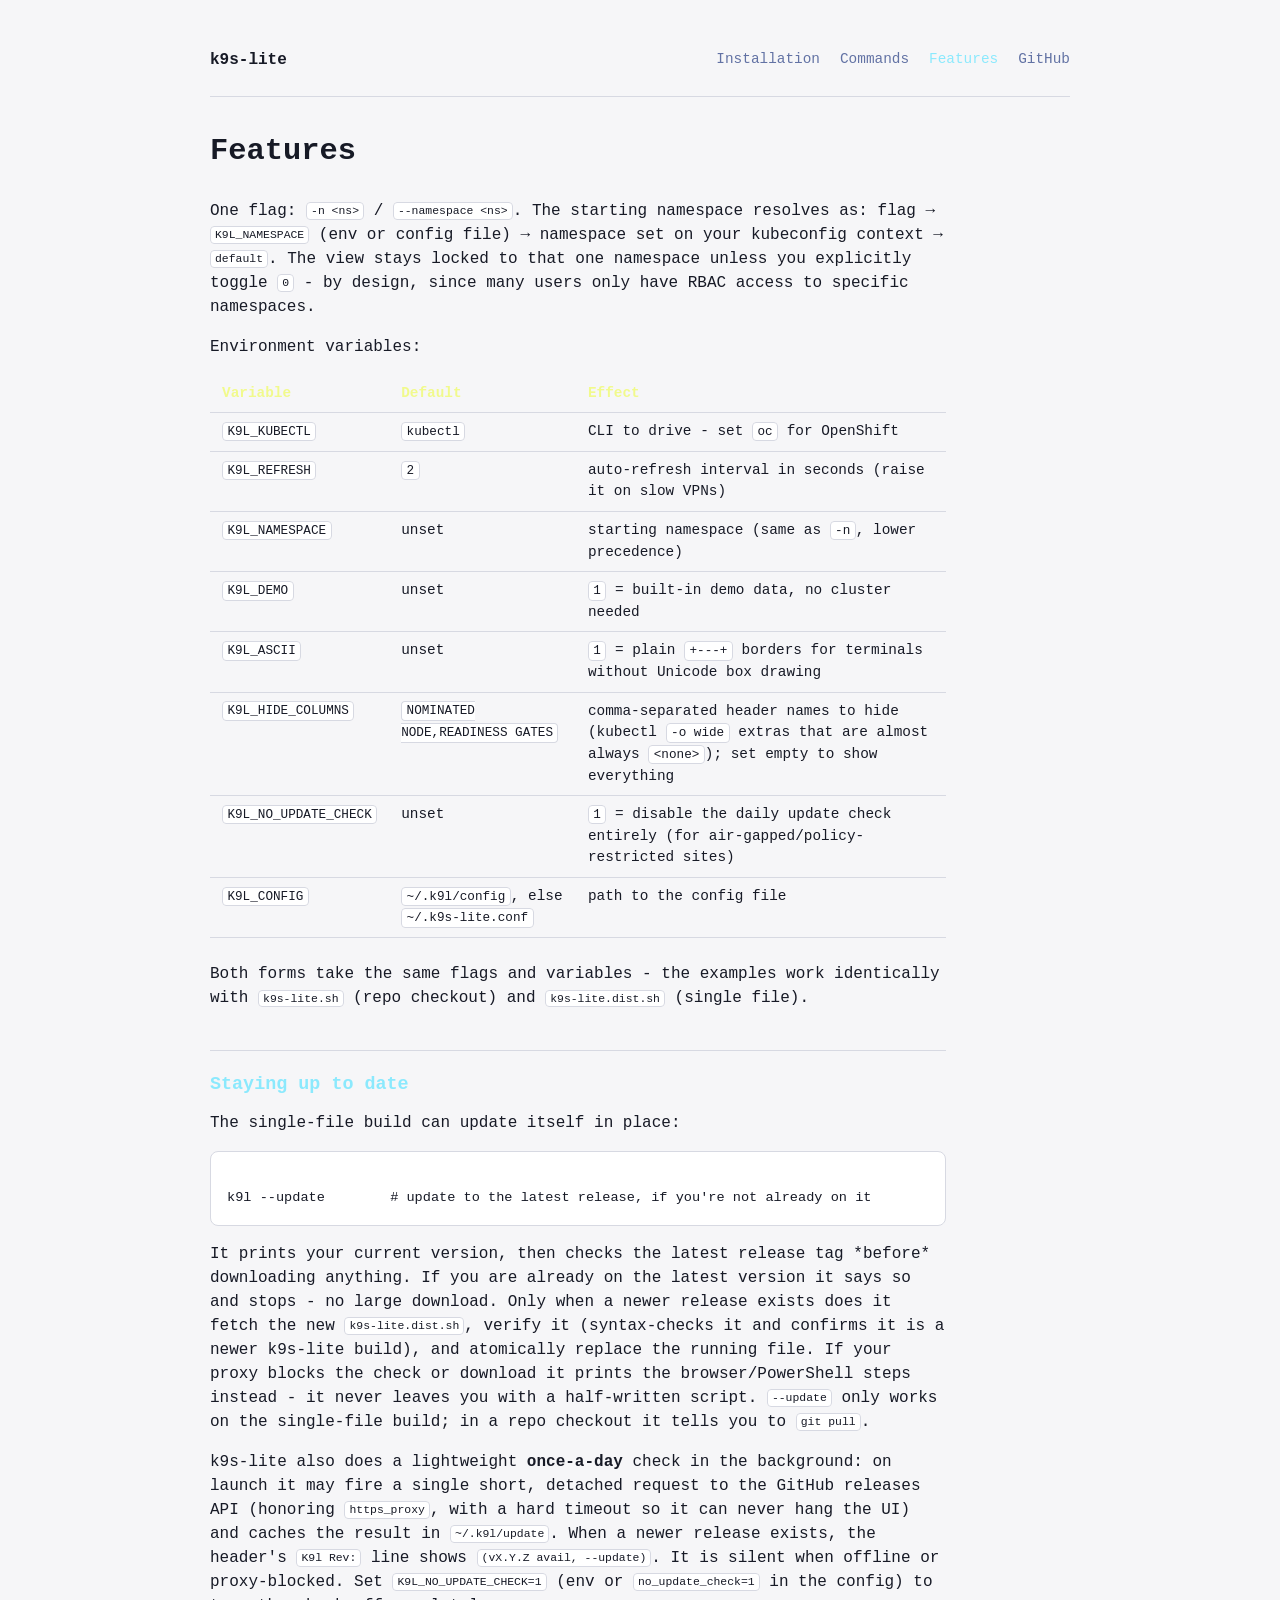
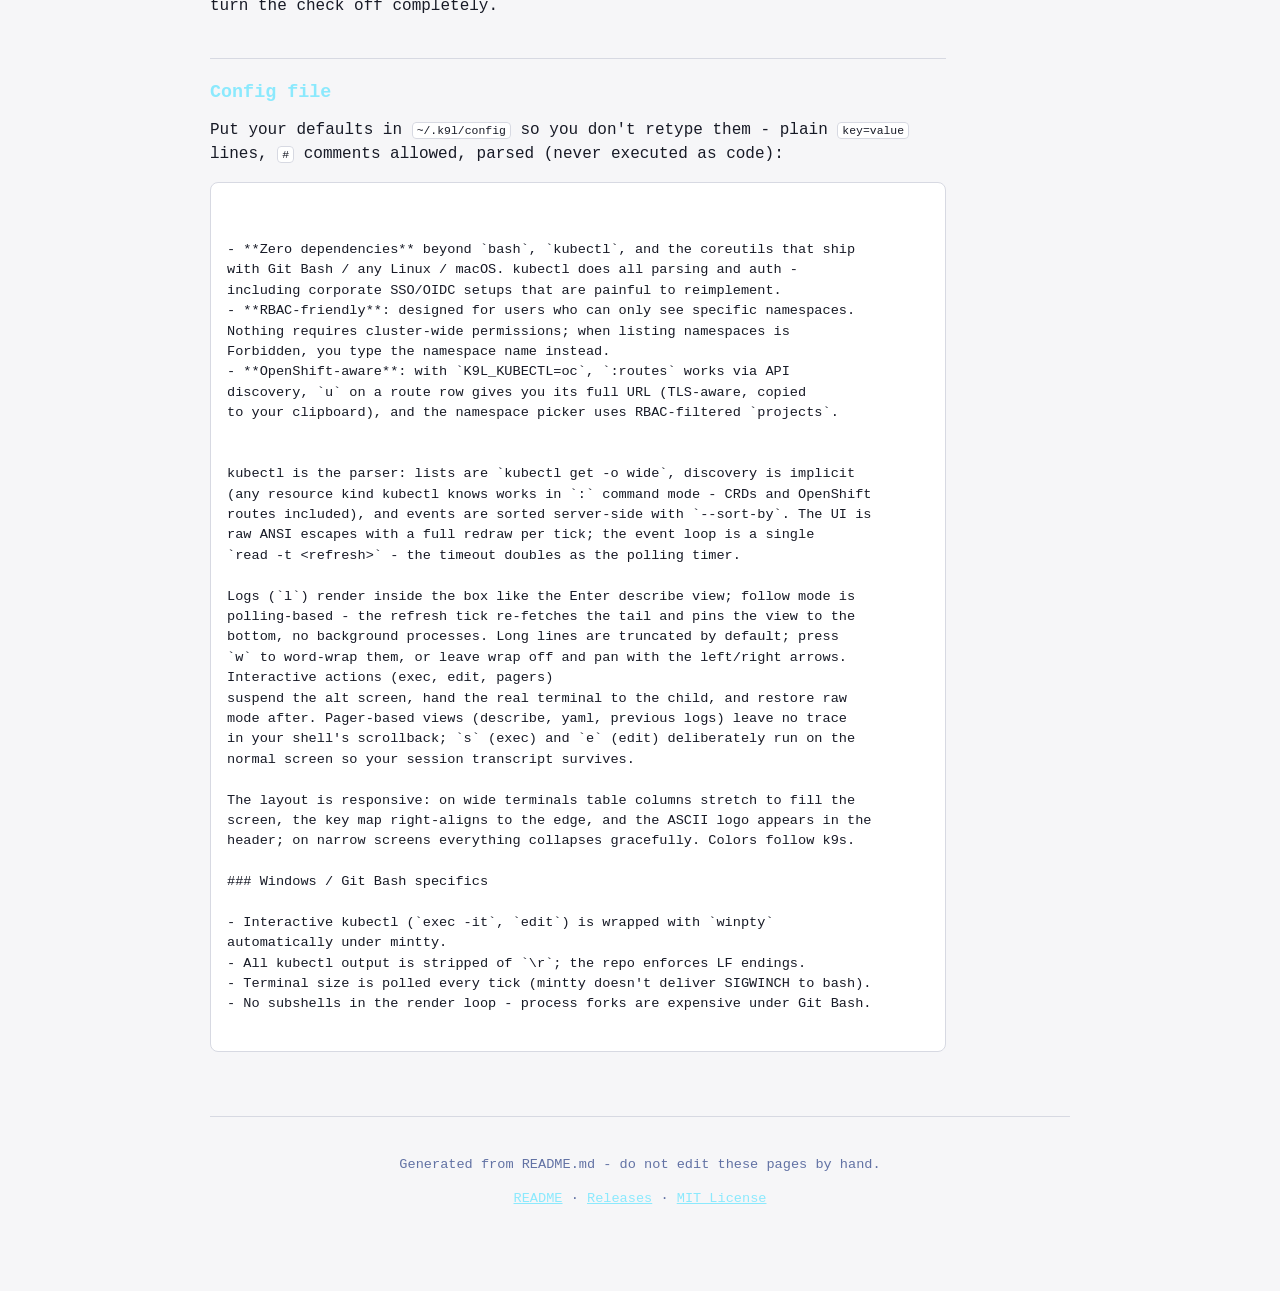
==== docs/features.html @ a416dff2 "docs: add install/commands/features pages generated from README The site had a landing page but no m" ====
<!doctype html>
<html lang="en">
<head>
<meta charset="utf-8">
<meta name="viewport" content="width=device-width, initial-scale=1">
<title>Features - k9s-lite</title>
<link rel="stylesheet" href="k9l.css">
</head>
<body>
<div class="wrap">
<nav class="docnav">
  <a class="brand" href="./">k9s-lite</a>
  <a href="install.html">Installation</a>
  <a href="commands.html">Commands</a>
  <a href="features.html" class="active">Features</a>
  <a href="https://github.com/bguruprasad/k9s-lite">GitHub</a>
</nav>
<main class="doc">
<h1>Features</h1>
<p>
One flag: <code>-n &lt;ns&gt;</code> / <code>--namespace &lt;ns&gt;</code>. The starting namespace resolves as:
flag → <code>K9L_NAMESPACE</code> (env or config file) → namespace set on your kubeconfig
context → <code>default</code>. The view stays locked to that one namespace unless you
explicitly toggle <code>0</code> - by design, since many users only have RBAC access to
specific namespaces.
</p>
<p>
Environment variables:
</p>
<div class="tablewrap"><table><thead><tr>
<th>Variable</th>
<th>Default</th>
<th>Effect</th>
</tr></thead><tbody>
<tr>
<td><code>K9L_KUBECTL</code></td>
<td><code>kubectl</code></td>
<td>CLI to drive - set <code>oc</code> for OpenShift</td>
</tr>
<tr>
<td><code>K9L_REFRESH</code></td>
<td><code>2</code></td>
<td>auto-refresh interval in seconds (raise it on slow VPNs)</td>
</tr>
<tr>
<td><code>K9L_NAMESPACE</code></td>
<td>unset</td>
<td>starting namespace (same as <code>-n</code>, lower precedence)</td>
</tr>
<tr>
<td><code>K9L_DEMO</code></td>
<td>unset</td>
<td><code>1</code> = built-in demo data, no cluster needed</td>
</tr>
<tr>
<td><code>K9L_ASCII</code></td>
<td>unset</td>
<td><code>1</code> = plain <code>+---+</code> borders for terminals without Unicode box drawing</td>
</tr>
<tr>
<td><code>K9L_HIDE_COLUMNS</code></td>
<td><code>NOMINATED NODE,READINESS GATES</code></td>
<td>comma-separated header names to hide (kubectl <code>-o wide</code> extras that are almost always <code>&lt;none&gt;</code>); set empty to show everything</td>
</tr>
<tr>
<td><code>K9L_NO_UPDATE_CHECK</code></td>
<td>unset</td>
<td><code>1</code> = disable the daily update check entirely (for air-gapped/policy-restricted sites)</td>
</tr>
<tr>
<td><code>K9L_CONFIG</code></td>
<td><code>~/.k9l/config</code>, else <code>~/.k9s-lite.conf</code></td>
<td>path to the config file</td>
</tr>
</tbody></table></div>
<p>
Both forms take the same flags and variables - the examples work identically
with <code>k9s-lite.sh</code> (repo checkout) and <code>k9s-lite.dist.sh</code> (single file).
</p>
<h2>Staying up to date</h2>
<p>
The single-file build can update itself in place:
</p>
<pre><code>
k9l --update        # update to the latest release, if you're not already on it
</code></pre>
<p>
It prints your current version, then checks the latest release tag *before*
downloading anything. If you are already on the latest version it says so and
stops - no large download. Only when a newer release exists does it fetch the
new <code>k9s-lite.dist.sh</code>, verify it (syntax-checks it and confirms it is a newer
k9s-lite build), and atomically replace the running file. If your proxy blocks
the check or download it prints the browser/PowerShell steps instead - it never
leaves you with a half-written script. <code>--update</code> only works on the single-file
build; in a repo checkout it tells you to <code>git pull</code>.
</p>
<p>
k9s-lite also does a lightweight <strong>once-a-day</strong> check in the background: on
launch it may fire a single short, detached request to the GitHub releases API
(honoring <code>https_proxy</code>, with a hard timeout so it can never hang the UI) and
caches the result in <code>~/.k9l/update</code>. When a newer release exists, the header's
<code>K9l Rev:</code> line shows <code>(vX.Y.Z avail, --update)</code>. It is silent when offline or
proxy-blocked. Set <code>K9L_NO_UPDATE_CHECK=1</code> (env or <code>no_update_check=1</code> in the
config) to turn the check off completely.
</p>
<h2>Config file</h2>
<p>
Put your defaults in <code>~/.k9l/config</code> so you don't retype them - plain
<code>key=value</code> lines, <code>#</code> comments allowed, parsed (never executed as code):
</p>
<pre><code>

- **Zero dependencies** beyond `bash`, `kubectl`, and the coreutils that ship
with Git Bash / any Linux / macOS. kubectl does all parsing and auth -
including corporate SSO/OIDC setups that are painful to reimplement.
- **RBAC-friendly**: designed for users who can only see specific namespaces.
Nothing requires cluster-wide permissions; when listing namespaces is
Forbidden, you type the namespace name instead.
- **OpenShift-aware**: with `K9L_KUBECTL=oc`, `:routes` works via API
discovery, `u` on a route row gives you its full URL (TLS-aware, copied
to your clipboard), and the namespace picker uses RBAC-filtered `projects`.


kubectl is the parser: lists are `kubectl get -o wide`, discovery is implicit
(any resource kind kubectl knows works in `:` command mode - CRDs and OpenShift
routes included), and events are sorted server-side with `--sort-by`. The UI is
raw ANSI escapes with a full redraw per tick; the event loop is a single
`read -t &lt;refresh&gt;` - the timeout doubles as the polling timer.

Logs (`l`) render inside the box like the Enter describe view; follow mode is
polling-based - the refresh tick re-fetches the tail and pins the view to the
bottom, no background processes. Long lines are truncated by default; press
`w` to word-wrap them, or leave wrap off and pan with the left/right arrows.
Interactive actions (exec, edit, pagers)
suspend the alt screen, hand the real terminal to the child, and restore raw
mode after. Pager-based views (describe, yaml, previous logs) leave no trace
in your shell's scrollback; `s` (exec) and `e` (edit) deliberately run on the
normal screen so your session transcript survives.

The layout is responsive: on wide terminals table columns stretch to fill the
screen, the key map right-aligns to the edge, and the ASCII logo appears in the
header; on narrow screens everything collapses gracefully. Colors follow k9s.

### Windows / Git Bash specifics

- Interactive kubectl (`exec -it`, `edit`) is wrapped with `winpty`
automatically under mintty.
- All kubectl output is stripped of `\r`; the repo enforces LF endings.
- Terminal size is polled every tick (mintty doesn't deliver SIGWINCH to bash).
- No subshells in the render loop - process forks are expensive under Git Bash.

</code></pre>
</main>
<footer>
  <p>Generated from README.md - do not edit these pages by hand.</p>
  <p>
    <a href="https://github.com/bguruprasad/k9s-lite">README</a> &middot;
    <a href="https://github.com/bguruprasad/k9s-lite/releases">Releases</a> &middot;
    <a href="https://github.com/bguruprasad/k9s-lite/blob/main/LICENSE">MIT License</a>
  </p>
</footer>
</div>
</body>
</html>
---- docs/k9l.css ----
:root {
  --bg: #171a26;
  --bg-alt: #22263a;
  --fg: #f8f8f2;
  --border: #2c3040;
  --accent-cyan: #8be9fd;
  --accent-yellow: #f1fa8c;
  --accent-pink: #ff79c6;
  --accent-green: #50fa7b;
  --accent-red: #ff5555;
  --accent-gray: #6272a4;
  --mono: Menlo, Consolas, "Liberation Mono", monospace;

  /* ANSI palette for the simulated terminal only. These mirror the SGR codes
     the real tool emits, NOT the page's brand accents - the terminal should
     look like a terminal. Values are the xterm defaults for each code.
       C_LBL  \e[33m   standard yellow (mustard, not bright yellow)
       C_VAL  \e[1;97m bold bright white
       C_KEY  \e[94m   bright blue
       C_ACT  \e[90m   bright black (gray)
     Row status colors (lib/table.sh:111-119) use the STANDARD tier, not the
     bright one: \e[31m red, \e[32m green, \e[33m yellow (same as C_LBL),
     \e[90m gray. See k9s-lite.sh:72-76

     Values follow a modern terminal's standard tier rather than xterm's
     1990s defaults - xterm's #cd0000 / #00cd00 are too dim to read on this
     background, and no terminal anyone actually runs k9s-lite in still
     uses them. The hues match; the luminance is what a real user sees. */
  --ansi-yellow: #b58900;
  --ansi-white: #ffffff;
  --ansi-blue: #6a6aff;
  --ansi-gray: #8a8a8a;
  --ansi-red: #e05561;
  --ansi-green: #4db56a;
}

@media (prefers-color-scheme: light) {
  :root {
    --bg: #f6f6f8;
    --bg-alt: #ffffff;
    --fg: #171a26;
    --border: #d7d9e2;
    --accent-gray: #6272a4;
  }
}

* { box-sizing: border-box; }

body {
  margin: 0;
  background: var(--bg);
  color: var(--fg);
  font-family: var(--mono);
  line-height: 1.5;
}

.wrap {
  max-width: 900px;
  margin: 0 auto;
  padding: 2rem 1.25rem 4rem;
}

.hero {
  text-align: center;
  padding: 2rem 0 1rem;
}

.hero img.logo {
  width: 280px;
  max-width: 80%;
  height: auto;
}

.hero p.tagline {
  font-size: 1.1rem;
  color: var(--accent-gray);
  margin: 0.5rem 0 1rem;
}

.badges img { margin: 0 0.15rem; }

#demo {
  margin: 2rem 0;
}

#k9l-term {
  width: max-content;
  max-width: 100%;
  margin: 0 auto;
  background: #0d0e14;
  color: #eee;
  border: 1px solid var(--border);
  border-radius: 8px;
  padding: 0.75rem 1rem;
  overflow-x: auto;
  font-size: 0.82rem;
  line-height: 1.35;
  white-space: pre;
  outline: none;
}

#k9l-term:focus {
  border-color: var(--accent-cyan);
}

.demo-cmd-buttons {
  display: flex;
  flex-wrap: wrap;
  justify-content: flex-end;
  gap: 0.5rem;
  margin: 0.5rem auto 0;
  width: max-content;
  max-width: 100%;
}

.demo-controls {
  display: flex;
  flex-wrap: wrap;
  justify-content: flex-end;
  gap: 0.5rem;
  margin: 0.5rem auto 0;
  width: max-content;
  max-width: 100%;
}

.demo-controls button,
.demo-cmd-buttons button {
  font-family: var(--mono);
  background: var(--bg-alt);
  color: var(--fg);
  border: 1px solid var(--border);
  border-radius: 6px;
  padding: 0.35rem 0.8rem;
  cursor: pointer;
}

.demo-controls button:hover,
.demo-cmd-buttons button:hover { border-color: var(--accent-cyan); }

.demo-cmd-buttons button {
  font-size: 0.78rem;
  padding: 0.3rem 0.6rem;
}

.demo-hint {
  color: var(--accent-gray);
  font-size: 0.85rem;
  margin-top: 0.4rem;
}

section.install {
  margin: 3rem 0;
}

section.install h2 { margin-bottom: 0.5rem; }

pre.cmd {
  background: var(--bg-alt);
  border: 1px solid var(--border);
  border-radius: 8px;
  padding: 1rem;
  overflow-x: auto;
  position: relative;
}

pre.cmd button.copy {
  position: absolute;
  top: 0.5rem;
  right: 0.5rem;
  font-family: var(--mono);
  font-size: 0.75rem;
  background: var(--bg);
  color: var(--fg);
  border: 1px solid var(--border);
  border-radius: 4px;
  padding: 0.2rem 0.5rem;
  cursor: pointer;
}

details.fallback {
  margin-top: 1rem;
  color: var(--accent-gray);
}

details.fallback summary {
  cursor: pointer;
  color: var(--fg);
}

footer {
  margin-top: 4rem;
  padding-top: 1.5rem;
  border-top: 1px solid var(--border);
  text-align: center;
  color: var(--accent-gray);
  font-size: 0.85rem;
}

footer a { color: var(--accent-cyan); }

@media (max-width: 600px) {
  #k9l-term { font-size: 0.62rem; }
}

/* Terminal content mirrors the real tool's SGR codes (k9s-lite.sh:72-76,
   lib/table.sh:111-119), so it uses the --ansi-* palette, not the page's
   brand accents. The logo takes C_LBL and the tagline C_ACT, per
   add_info_line and build_info (k9s-lite.sh:126,159). */
#k9l-term b { font-weight: 700; }
#k9l-term .hdr-lbl { color: var(--ansi-yellow); }
#k9l-term .hdr-val { color: var(--ansi-white); font-weight: 700; }
#k9l-term .hdr-key { color: var(--ansi-blue); }
#k9l-term .hdr-act { color: var(--ansi-gray); }
#k9l-term .hdr-logo { color: var(--ansi-yellow); }
#k9l-term .hdr-tag { color: var(--ansi-gray); }
#k9l-term .st-red { color: var(--ansi-red); }
#k9l-term .st-yellow { color: var(--ansi-yellow); }
#k9l-term .st-green { color: var(--ansi-green); }
#k9l-term .st-gray { color: var(--ansi-gray); }
#k9l-term .row-cursor { background: #f8f8f2; color: #171a26; }

/* --- doc pages (install/commands/features, generated by hack/build-docs.sh) - */

.docnav {
  display: flex;
  flex-wrap: wrap;
  align-items: center;
  gap: 1.25rem;
  padding: 1rem 0 1.5rem;
  border-bottom: 1px solid var(--border);
  margin-bottom: 2rem;
}

.docnav a {
  color: var(--accent-gray);
  text-decoration: none;
  font-size: 0.9rem;
}

.docnav a:hover { color: var(--fg); }
.docnav a.active { color: var(--accent-cyan); }

.docnav .brand {
  color: var(--fg);
  font-weight: 700;
  margin-right: auto;
  font-size: 1rem;
}

.doc { max-width: 46rem; }

.doc h1 {
  font-size: 1.9rem;
  margin: 0 0 1.5rem;
}

.doc h2 {
  font-size: 1.15rem;
  margin: 2.5rem 0 0.75rem;
  padding-top: 1.25rem;
  border-top: 1px solid var(--border);
  color: var(--accent-cyan);
}

.doc p { margin: 0 0 1rem; }
.doc ul { margin: 0 0 1rem; padding-left: 1.25rem; }
.doc li { margin-bottom: 0.4rem; }

.doc code {
  background: var(--bg-alt);
  border: 1px solid var(--border);
  border-radius: 4px;
  padding: 0.1em 0.35em;
  font-size: 0.88em;
}

.doc pre {
  background: var(--bg-alt);
  border: 1px solid var(--border);
  border-radius: 8px;
  padding: 1rem;
  overflow-x: auto;
  margin: 0 0 1rem;
}

.doc pre code {
  background: none;
  border: 0;
  padding: 0;
  font-size: 0.85rem;
}

.tablewrap { overflow-x: auto; margin: 0 0 1.5rem; }

.doc table {
  border-collapse: collapse;
  width: 100%;
  font-size: 0.9rem;
}

.doc th, .doc td {
  text-align: left;
  padding: 0.5rem 0.75rem;
  border-bottom: 1px solid var(--border);
  vertical-align: top;
}

.doc th {
  color: var(--accent-yellow);
  font-weight: 700;
  white-space: nowrap;
}

.doc td:first-child { white-space: nowrap; }

.herolinks {
  display: flex;
  flex-wrap: wrap;
  justify-content: center;
  gap: 1.5rem;
  margin: 1.25rem 0 0;
}

.herolinks a {
  color: var(--accent-cyan);
  text-decoration: none;
  font-size: 0.95rem;
}

.herolinks a:hover { text-decoration: underline; }
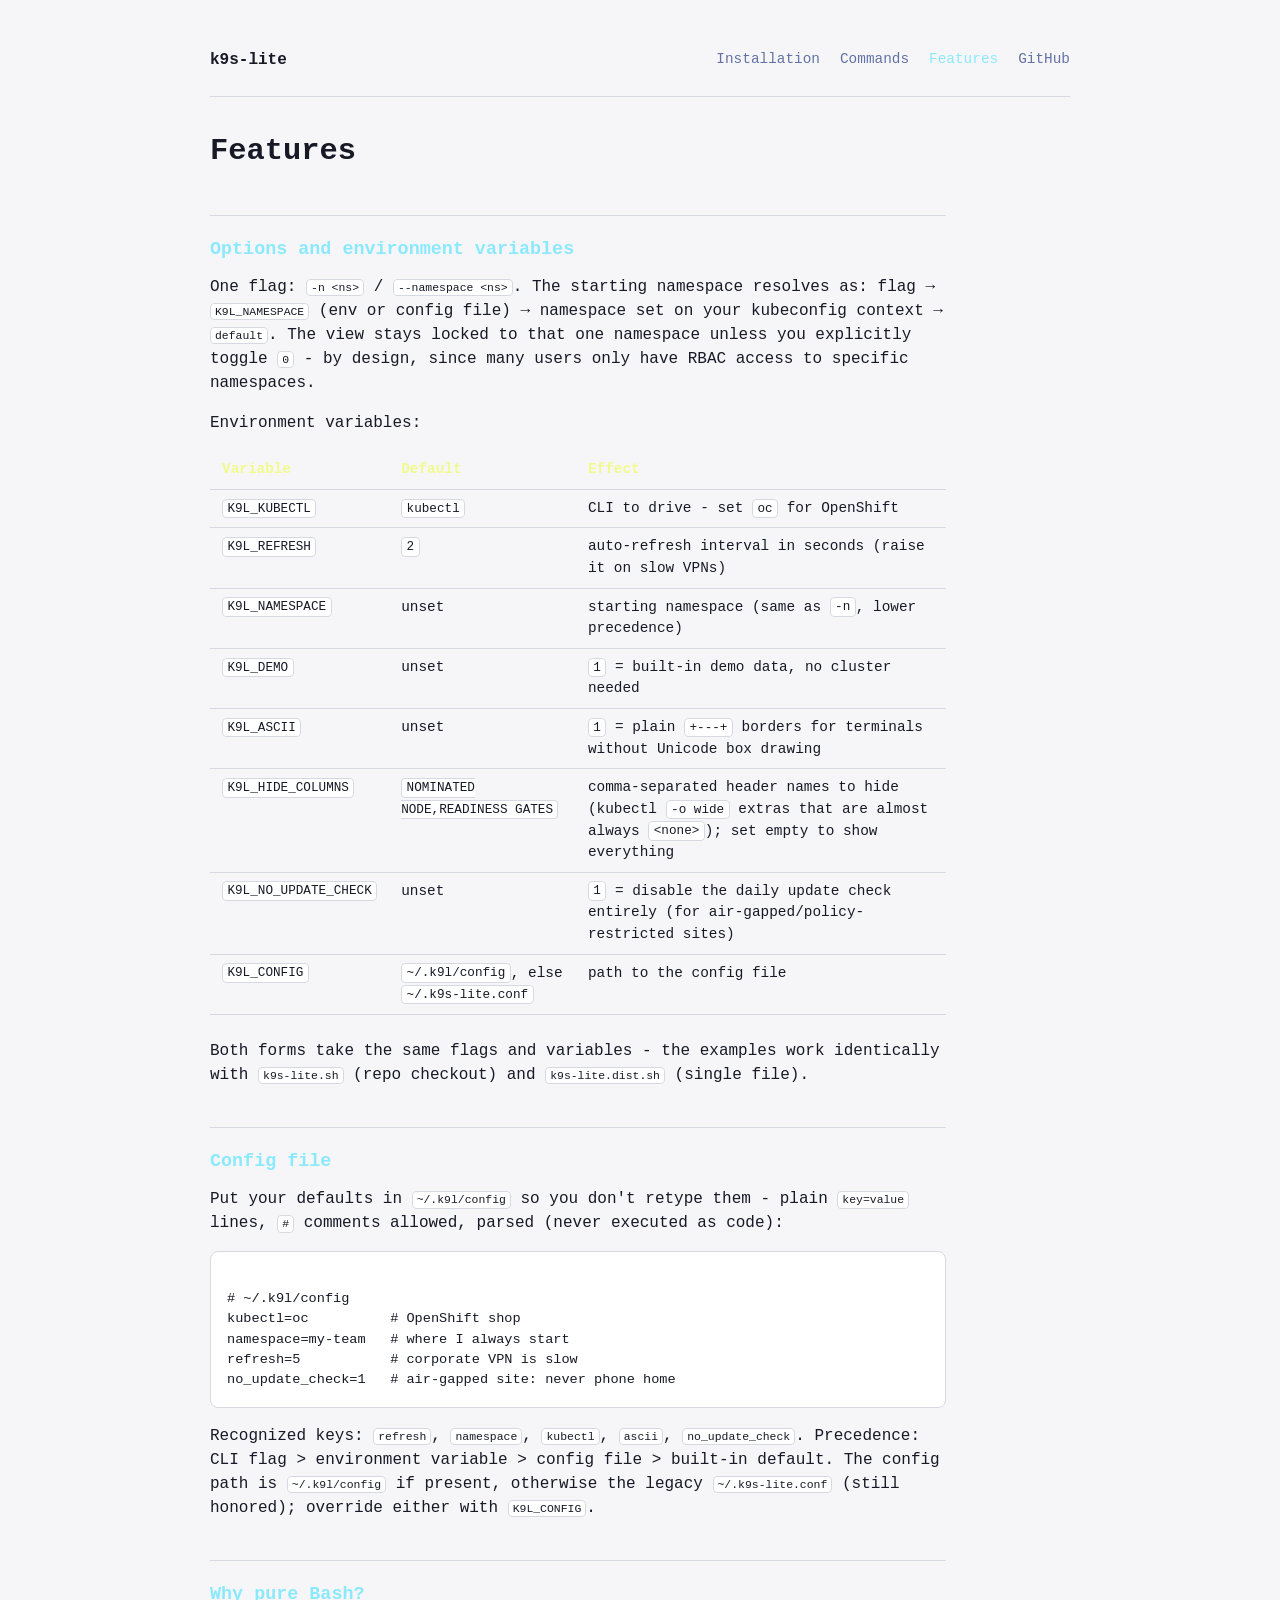
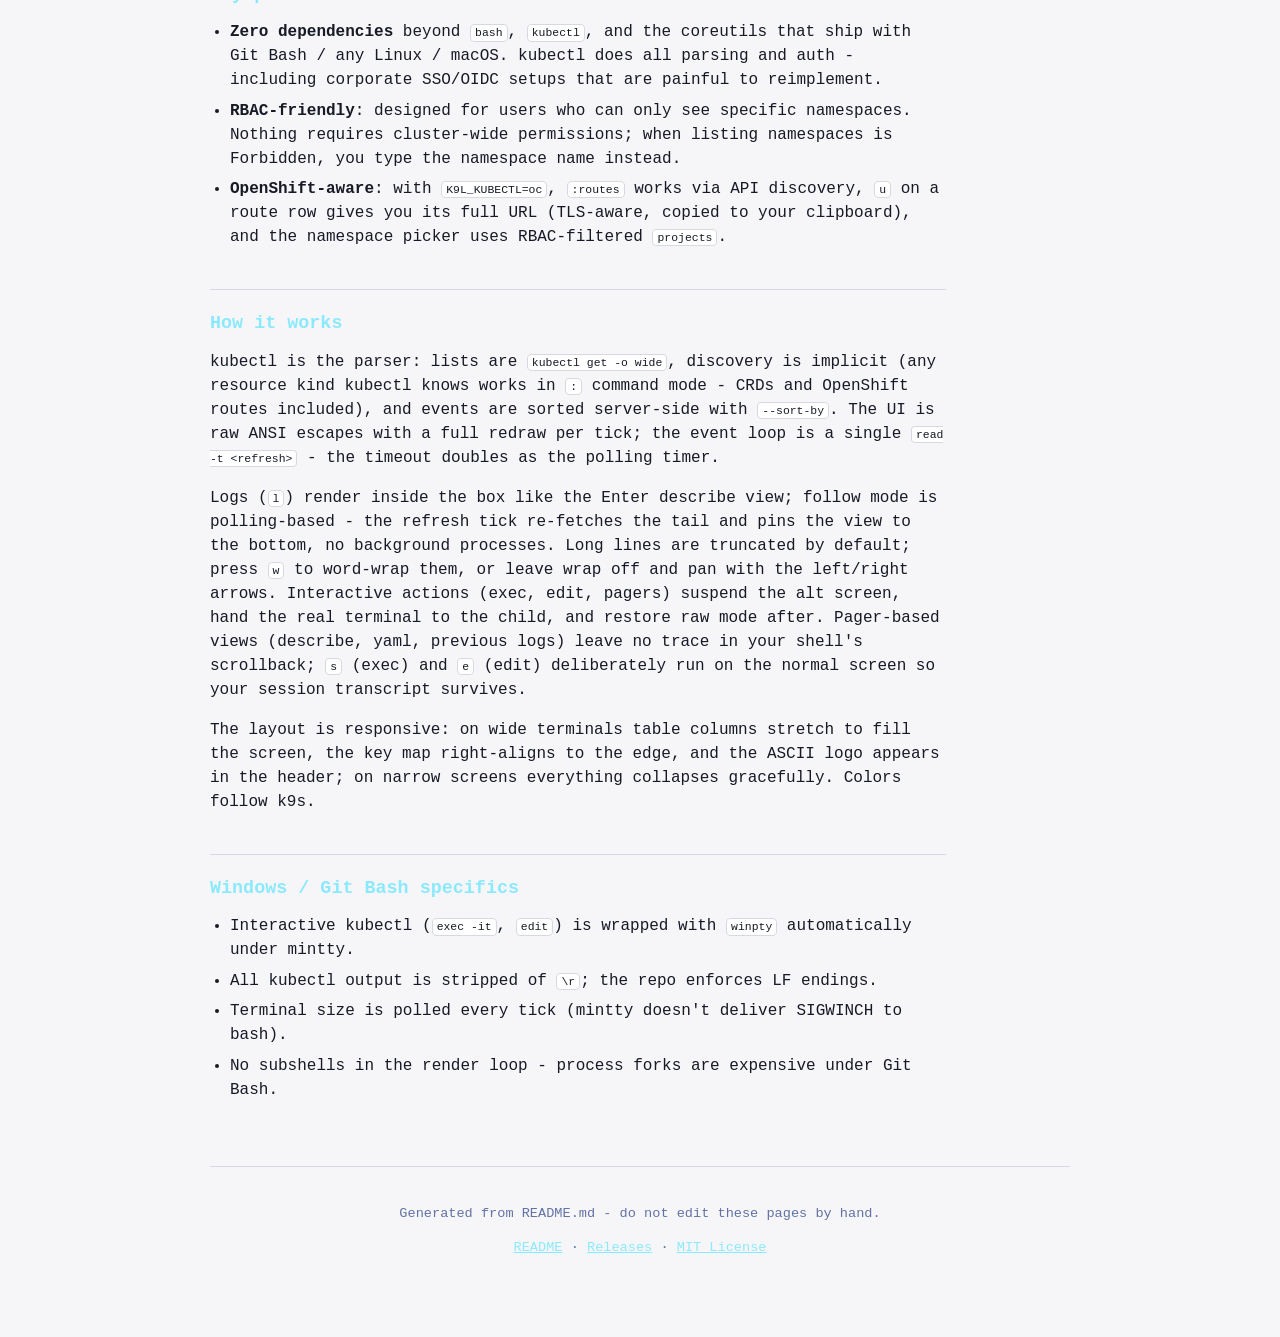
==== commit 807bcac9: "fix: stop doc sections leaking across pages and running past code fences Two bugs in the generator. " ====
--- a/docs/features.html
+++ b/docs/features.html
@@ -17,6 +17,7 @@
 </nav>
 <main class="doc">
 <h1>Features</h1>
+<h2>Options and environment variables</h2>
 <p>
 One flag: <code>-n &lt;ns&gt;</code> / <code>--namespace &lt;ns&gt;</code>. The starting namespace resolves as:
 flag → <code>K9L_NAMESPACE</code> (env or config file) → namespace set on your kubeconfig
@@ -77,79 +78,75 @@
 Both forms take the same flags and variables - the examples work identically
 with <code>k9s-lite.sh</code> (repo checkout) and <code>k9s-lite.dist.sh</code> (single file).
 </p>
-<h2>Staying up to date</h2>
-<p>
-The single-file build can update itself in place:
-</p>
-<pre><code>
-k9l --update        # update to the latest release, if you're not already on it
-</code></pre>
-<p>
-It prints your current version, then checks the latest release tag *before*
-downloading anything. If you are already on the latest version it says so and
-stops - no large download. Only when a newer release exists does it fetch the
-new <code>k9s-lite.dist.sh</code>, verify it (syntax-checks it and confirms it is a newer
-k9s-lite build), and atomically replace the running file. If your proxy blocks
-the check or download it prints the browser/PowerShell steps instead - it never
-leaves you with a half-written script. <code>--update</code> only works on the single-file
-build; in a repo checkout it tells you to <code>git pull</code>.
-</p>
-<p>
-k9s-lite also does a lightweight <strong>once-a-day</strong> check in the background: on
-launch it may fire a single short, detached request to the GitHub releases API
-(honoring <code>https_proxy</code>, with a hard timeout so it can never hang the UI) and
-caches the result in <code>~/.k9l/update</code>. When a newer release exists, the header's
-<code>K9l Rev:</code> line shows <code>(vX.Y.Z avail, --update)</code>. It is silent when offline or
-proxy-blocked. Set <code>K9L_NO_UPDATE_CHECK=1</code> (env or <code>no_update_check=1</code> in the
-config) to turn the check off completely.
-</p>
 <h2>Config file</h2>
 <p>
 Put your defaults in <code>~/.k9l/config</code> so you don't retype them - plain
 <code>key=value</code> lines, <code>#</code> comments allowed, parsed (never executed as code):
 </p>
 <pre><code>
-
-- **Zero dependencies** beyond `bash`, `kubectl`, and the coreutils that ship
-with Git Bash / any Linux / macOS. kubectl does all parsing and auth -
-including corporate SSO/OIDC setups that are painful to reimplement.
-- **RBAC-friendly**: designed for users who can only see specific namespaces.
-Nothing requires cluster-wide permissions; when listing namespaces is
-Forbidden, you type the namespace name instead.
-- **OpenShift-aware**: with `K9L_KUBECTL=oc`, `:routes` works via API
-discovery, `u` on a route row gives you its full URL (TLS-aware, copied
-to your clipboard), and the namespace picker uses RBAC-filtered `projects`.
-
-
-kubectl is the parser: lists are `kubectl get -o wide`, discovery is implicit
-(any resource kind kubectl knows works in `:` command mode - CRDs and OpenShift
-routes included), and events are sorted server-side with `--sort-by`. The UI is
+# ~/.k9l/config
+kubectl=oc          # OpenShift shop
+namespace=my-team   # where I always start
+refresh=5           # corporate VPN is slow
+no_update_check=1   # air-gapped site: never phone home
+</code></pre>
+<p>
+Recognized keys: <code>refresh</code>, <code>namespace</code>, <code>kubectl</code>, <code>ascii</code>, <code>no_update_check</code>.
+Precedence: CLI flag &gt; environment variable &gt; config file &gt; built-in default.
+The config path is <code>~/.k9l/config</code> if present, otherwise the legacy
+<code>~/.k9s-lite.conf</code> (still honored); override either with <code>K9L_CONFIG</code>.
+</p>
+<h2>Why pure Bash?</h2>
+<ul>
+<li><strong>Zero dependencies</strong> beyond <code>bash</code>, <code>kubectl</code>, and the coreutils that ship
+ with Git Bash / any Linux / macOS. kubectl does all parsing and auth -
+ including corporate SSO/OIDC setups that are painful to reimplement.
+</li>
+<li><strong>RBAC-friendly</strong>: designed for users who can only see specific namespaces.
+ Nothing requires cluster-wide permissions; when listing namespaces is
+ Forbidden, you type the namespace name instead.
+</li>
+<li><strong>OpenShift-aware</strong>: with <code>K9L_KUBECTL=oc</code>, <code>:routes</code> works via API
+ discovery, <code>u</code> on a route row gives you its full URL (TLS-aware, copied
+ to your clipboard), and the namespace picker uses RBAC-filtered <code>projects</code>.
+</li>
+</ul>
+<h2>How it works</h2>
+<p>
+kubectl is the parser: lists are <code>kubectl get -o wide</code>, discovery is implicit
+(any resource kind kubectl knows works in <code>:</code> command mode - CRDs and OpenShift
+routes included), and events are sorted server-side with <code>--sort-by</code>. The UI is
 raw ANSI escapes with a full redraw per tick; the event loop is a single
-`read -t &lt;refresh&gt;` - the timeout doubles as the polling timer.
-
-Logs (`l`) render inside the box like the Enter describe view; follow mode is
+<code>read -t &lt;refresh&gt;</code> - the timeout doubles as the polling timer.
+</p>
+<p>
+Logs (<code>l</code>) render inside the box like the Enter describe view; follow mode is
 polling-based - the refresh tick re-fetches the tail and pins the view to the
 bottom, no background processes. Long lines are truncated by default; press
-`w` to word-wrap them, or leave wrap off and pan with the left/right arrows.
+<code>w</code> to word-wrap them, or leave wrap off and pan with the left/right arrows.
 Interactive actions (exec, edit, pagers)
 suspend the alt screen, hand the real terminal to the child, and restore raw
 mode after. Pager-based views (describe, yaml, previous logs) leave no trace
-in your shell's scrollback; `s` (exec) and `e` (edit) deliberately run on the
+in your shell's scrollback; <code>s</code> (exec) and <code>e</code> (edit) deliberately run on the
 normal screen so your session transcript survives.
-
+</p>
+<p>
 The layout is responsive: on wide terminals table columns stretch to fill the
 screen, the key map right-aligns to the edge, and the ASCII logo appears in the
 header; on narrow screens everything collapses gracefully. Colors follow k9s.
-
-### Windows / Git Bash specifics
-
-- Interactive kubectl (`exec -it`, `edit`) is wrapped with `winpty`
-automatically under mintty.
-- All kubectl output is stripped of `\r`; the repo enforces LF endings.
-- Terminal size is polled every tick (mintty doesn't deliver SIGWINCH to bash).
-- No subshells in the render loop - process forks are expensive under Git Bash.
-
-</code></pre>
+</p>
+<h2>Windows / Git Bash specifics</h2>
+<ul>
+<li>Interactive kubectl (<code>exec -it</code>, <code>edit</code>) is wrapped with <code>winpty</code>
+ automatically under mintty.
+</li>
+<li>All kubectl output is stripped of <code>\r</code>; the repo enforces LF endings.
+</li>
+<li>Terminal size is polled every tick (mintty doesn't deliver SIGWINCH to bash).
+</li>
+<li>No subshells in the render loop - process forks are expensive under Git Bash.
+</li>
+</ul>
 </main>
 <footer>
   <p>Generated from README.md - do not edit these pages by hand.</p>
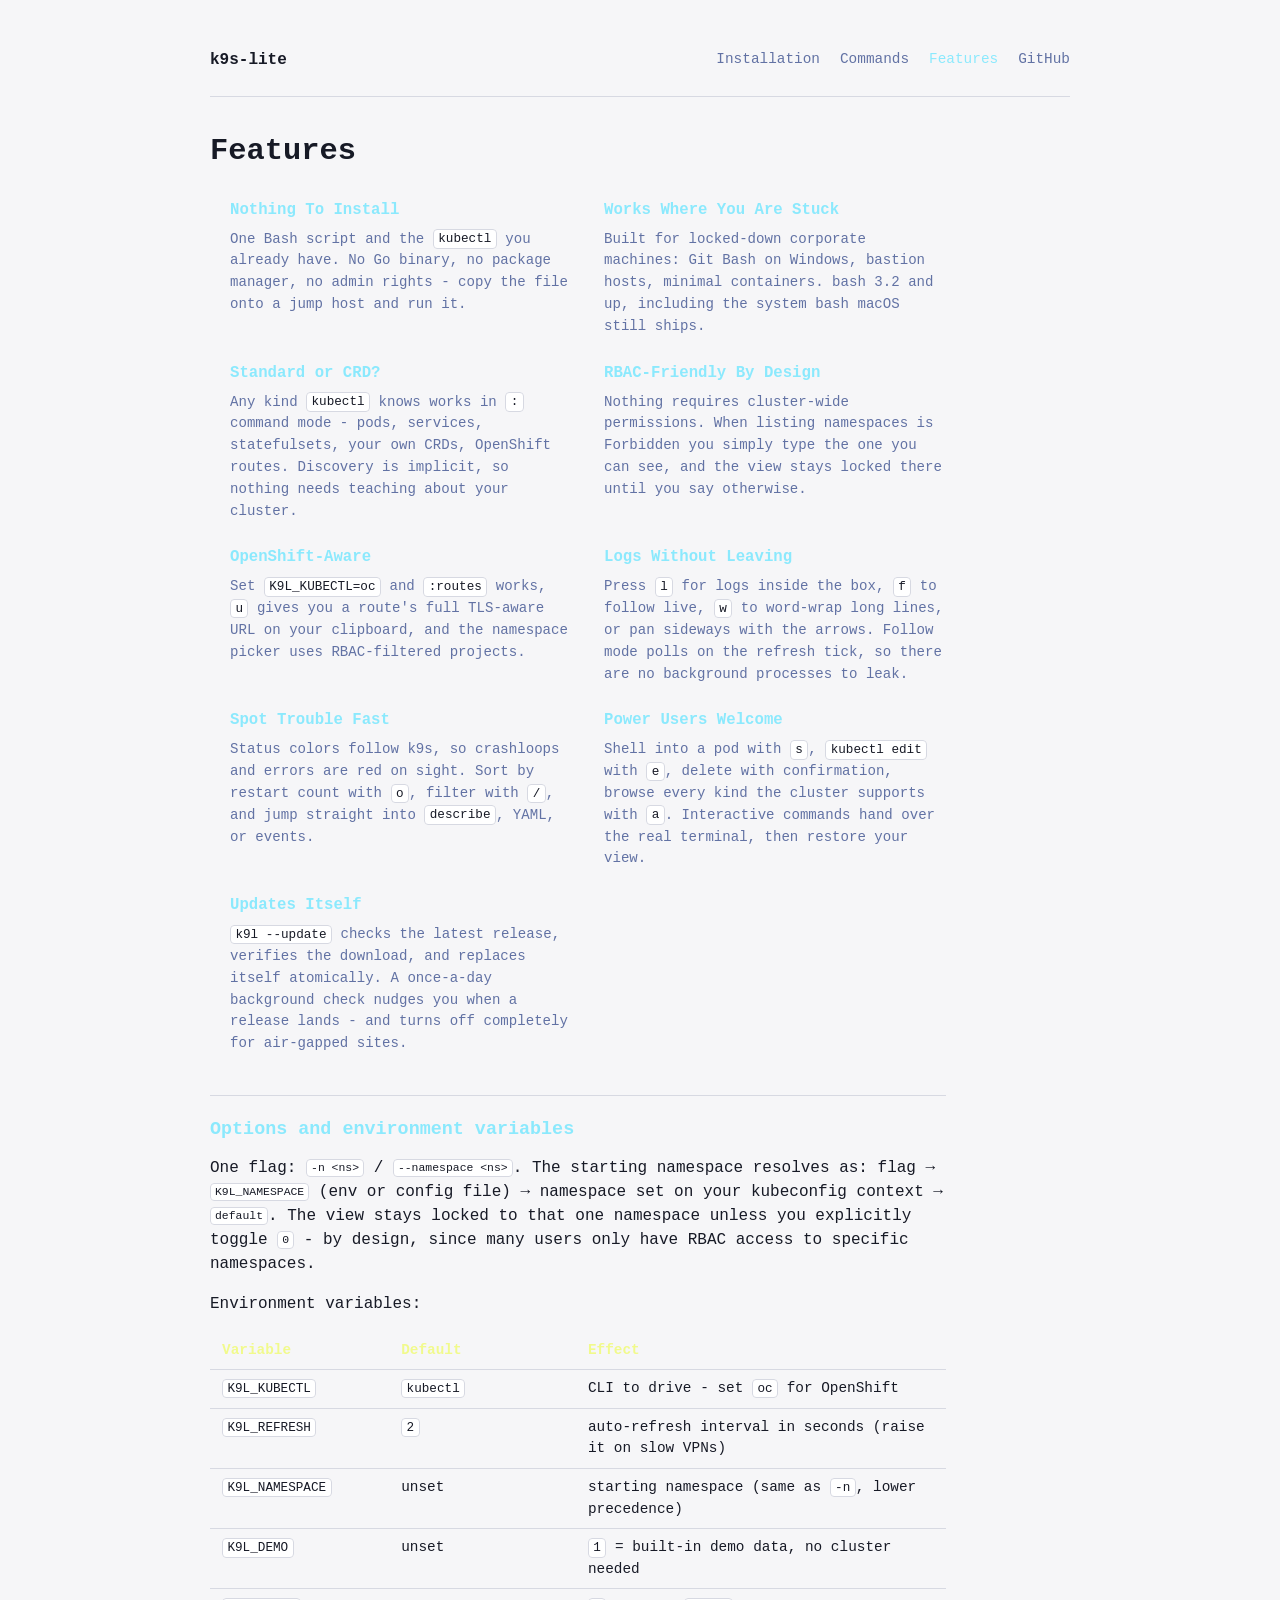
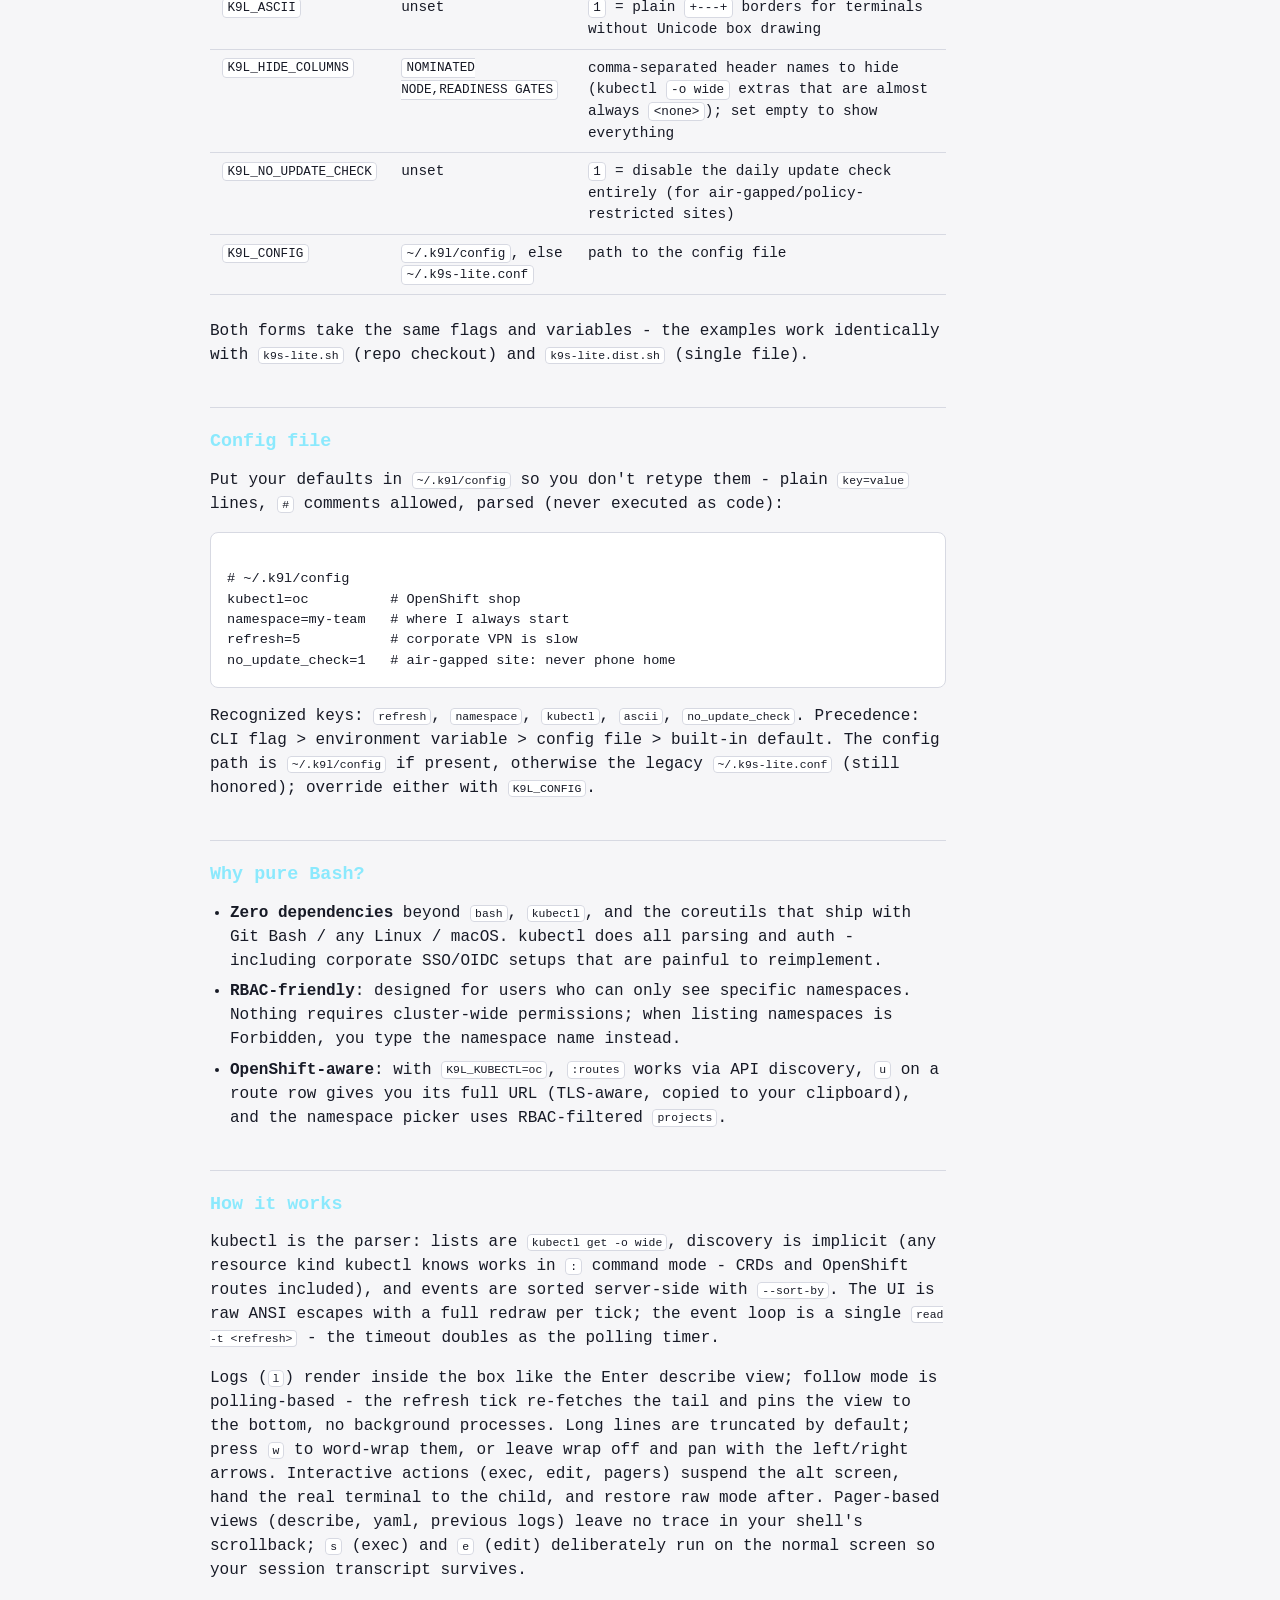
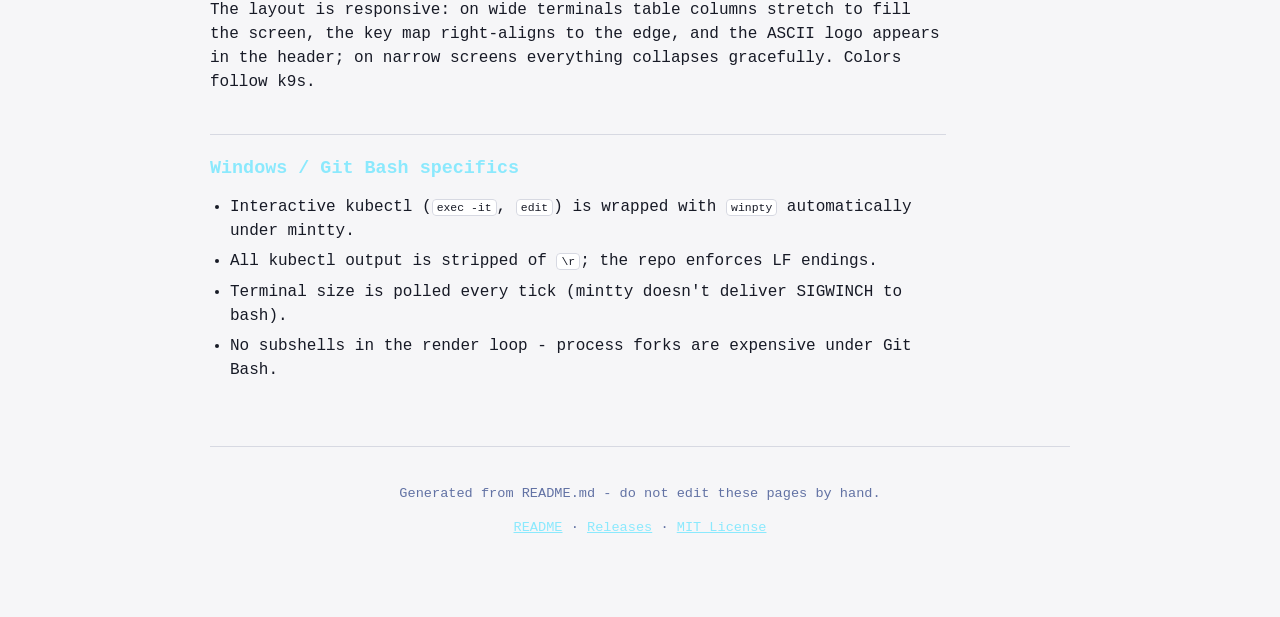
==== commit d1a2f75c: "docs: add a k9s-style feature list to the landing page The site showed what k9s-lite looks like but " ====
--- a/docs/features.html
+++ b/docs/features.html
@@ -17,6 +17,65 @@
 </nav>
 <main class="doc">
 <h1>Features</h1>
+    <ul class="featurelist">
+      <li>
+        <h3>Nothing To Install</h3>
+        <p>One Bash script and the <code>kubectl</code> you already have. No Go
+          binary, no package manager, no admin rights - copy the file onto a
+          jump host and run it.</p>
+      </li>
+      <li>
+        <h3>Works Where You Are Stuck</h3>
+        <p>Built for locked-down corporate machines: Git Bash on Windows,
+          bastion hosts, minimal containers. bash 3.2 and up, including the
+          system bash macOS still ships.</p>
+      </li>
+      <li>
+        <h3>Standard or CRD?</h3>
+        <p>Any kind <code>kubectl</code> knows works in <code>:</code> command
+          mode - pods, services, statefulsets, your own CRDs, OpenShift routes.
+          Discovery is implicit, so nothing needs teaching about your cluster.</p>
+      </li>
+      <li>
+        <h3>RBAC-Friendly By Design</h3>
+        <p>Nothing requires cluster-wide permissions. When listing namespaces is
+          Forbidden you simply type the one you can see, and the view stays
+          locked there until you say otherwise.</p>
+      </li>
+      <li>
+        <h3>OpenShift-Aware</h3>
+        <p>Set <code>K9L_KUBECTL=oc</code> and <code>:routes</code> works,
+          <code>u</code> gives you a route's full TLS-aware URL on your
+          clipboard, and the namespace picker uses RBAC-filtered projects.</p>
+      </li>
+      <li>
+        <h3>Logs Without Leaving</h3>
+        <p>Press <code>l</code> for logs inside the box, <code>f</code> to
+          follow live, <code>w</code> to word-wrap long lines, or pan sideways
+          with the arrows. Follow mode polls on the refresh tick, so there are
+          no background processes to leak.</p>
+      </li>
+      <li>
+        <h3>Spot Trouble Fast</h3>
+        <p>Status colors follow k9s, so crashloops and errors are red on sight.
+          Sort by restart count with <code>o</code>, filter with <code>/</code>,
+          and jump straight into <code>describe</code>, YAML, or events.</p>
+      </li>
+      <li>
+        <h3>Power Users Welcome</h3>
+        <p>Shell into a pod with <code>s</code>, <code>kubectl edit</code> with
+          <code>e</code>, delete with confirmation, browse every kind the
+          cluster supports with <code>a</code>. Interactive commands hand over
+          the real terminal, then restore your view.</p>
+      </li>
+      <li>
+        <h3>Updates Itself</h3>
+        <p><code>k9l --update</code> checks the latest release, verifies the
+          download, and replaces itself atomically. A once-a-day background
+          check nudges you when a release lands - and turns off completely for
+          air-gapped sites.</p>
+      </li>
+    </ul>
 <h2>Options and environment variables</h2>
 <p>
 One flag: <code>-n &lt;ns&gt;</code> / <code>--namespace &lt;ns&gt;</code>. The starting namespace resolves as:
--- a/docs/k9l.css
+++ b/docs/k9l.css
@@ -328,3 +328,39 @@
 }
 
 .herolinks a:hover { text-decoration: underline; }
+
+/* --- feature list (landing page pitch, lifted onto features.html) --------- */
+
+section.features { margin: 3.5rem 0; }
+
+.featurelist {
+  list-style: none;
+  margin: 1.5rem 0 0;
+  padding: 0;
+  display: grid;
+  grid-template-columns: repeat(auto-fit, minmax(15rem, 1fr));
+  gap: 1.5rem 2rem;
+}
+
+.featurelist li { margin: 0; }
+
+.featurelist h3 {
+  margin: 0 0 0.4rem;
+  font-size: 0.98rem;
+  color: var(--accent-cyan);
+}
+
+.featurelist p {
+  margin: 0;
+  font-size: 0.88rem;
+  color: var(--accent-gray);
+  line-height: 1.55;
+}
+
+.featurelist code {
+  color: var(--fg);
+  font-size: 0.9em;
+}
+
+/* on the docs page the list sits above the reference sections */
+.doc .featurelist { margin-bottom: 2.5rem; }
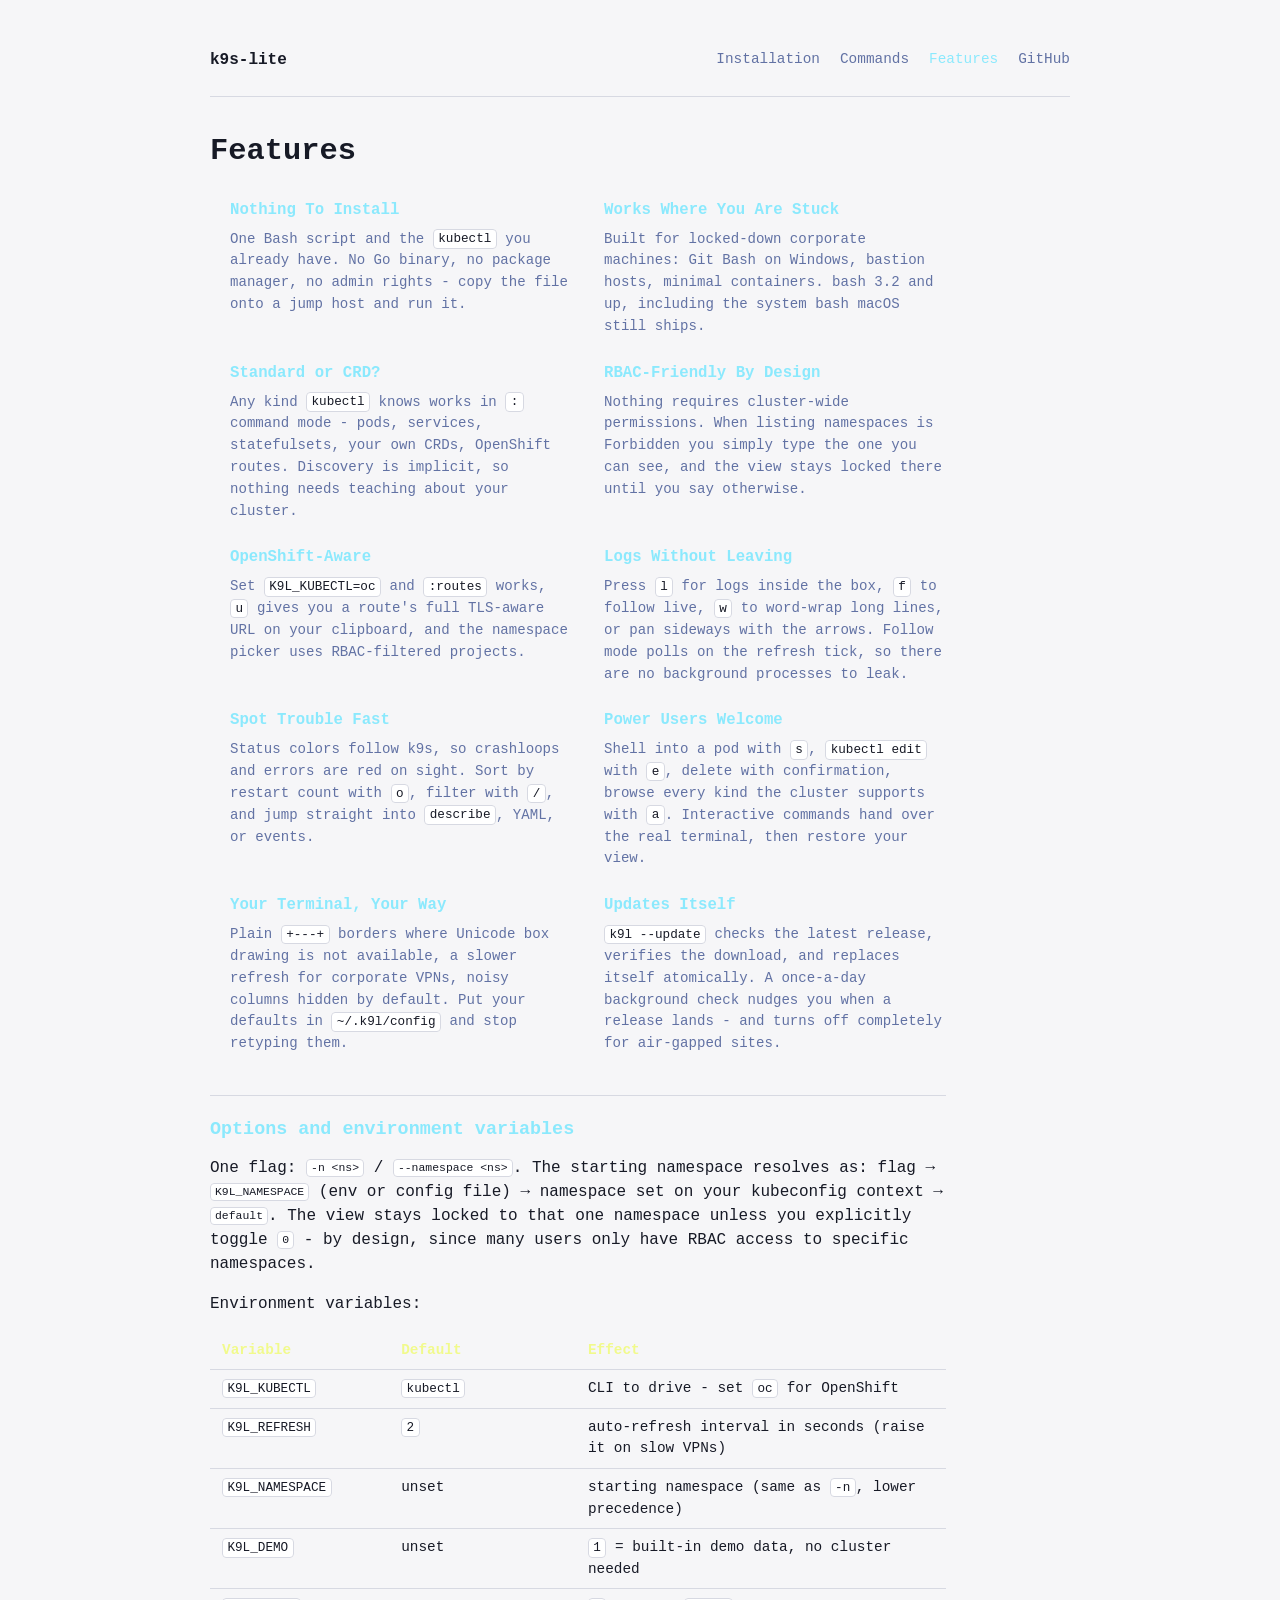
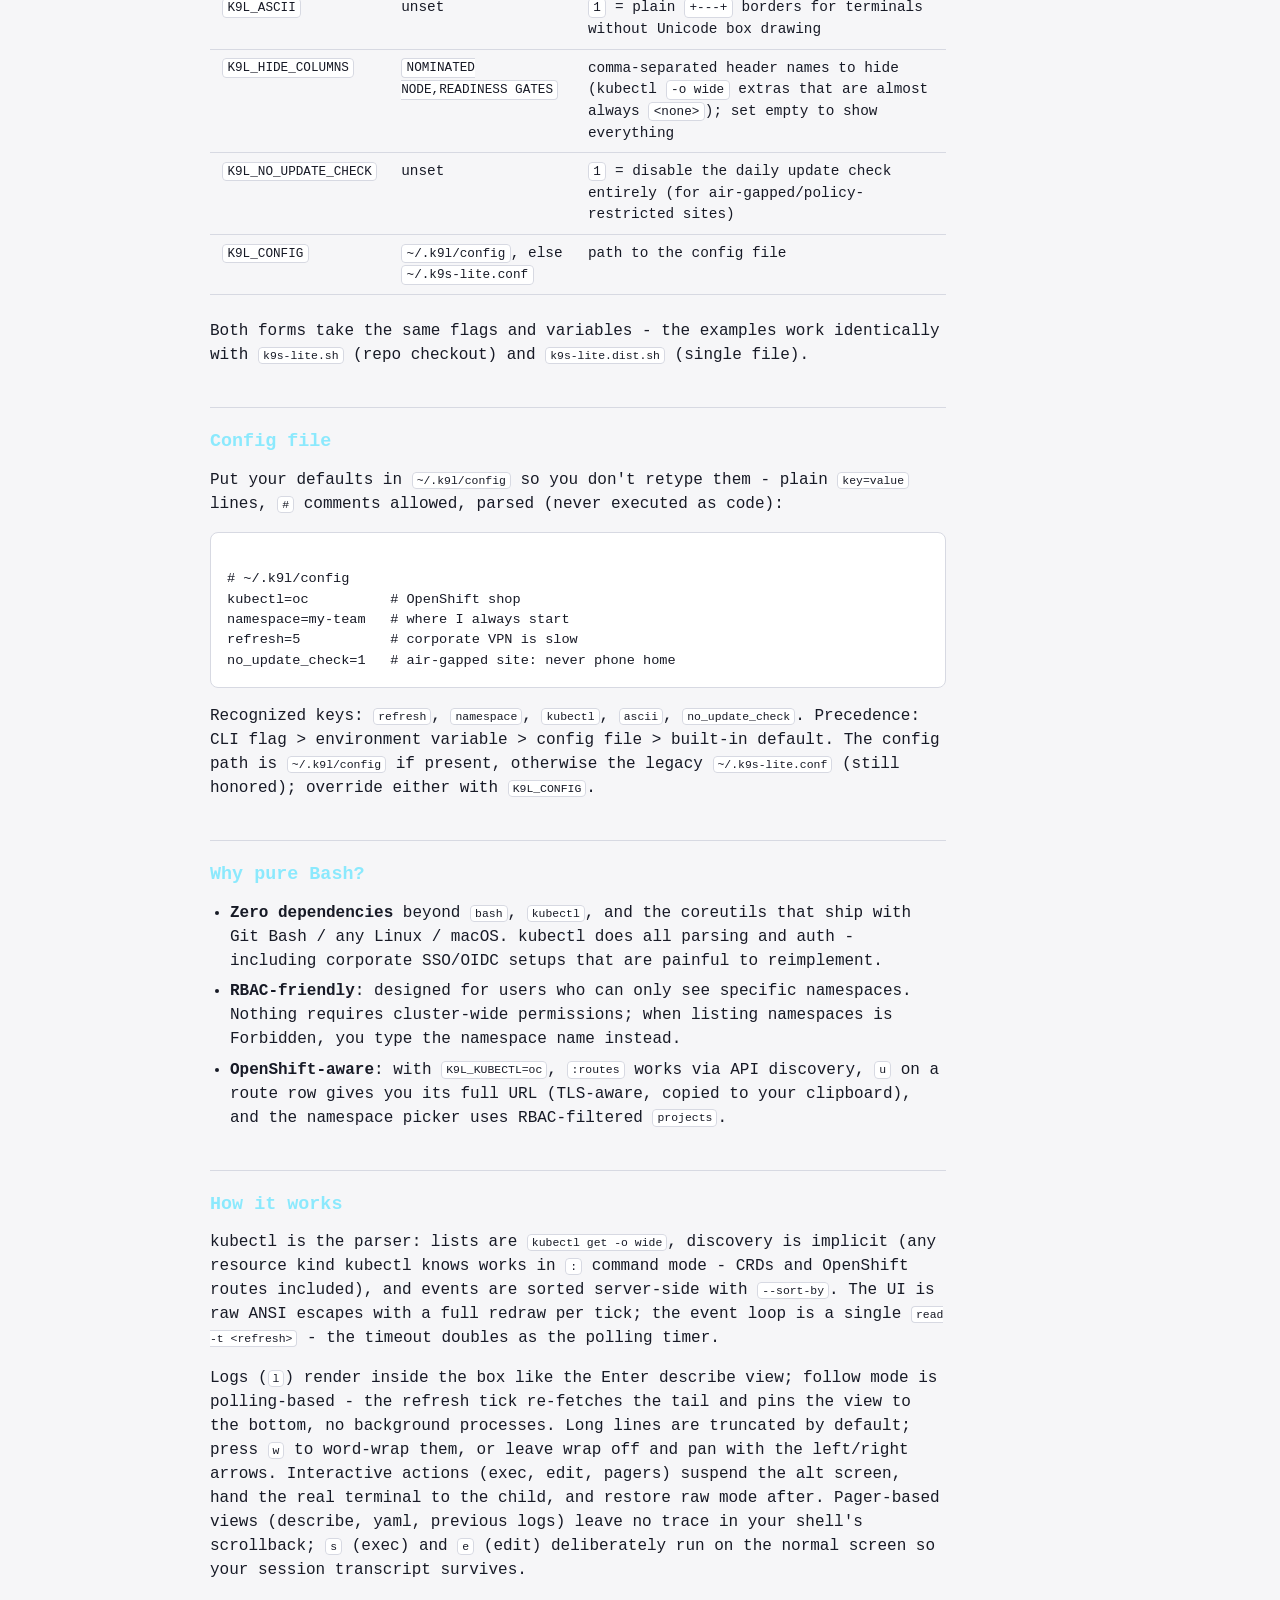
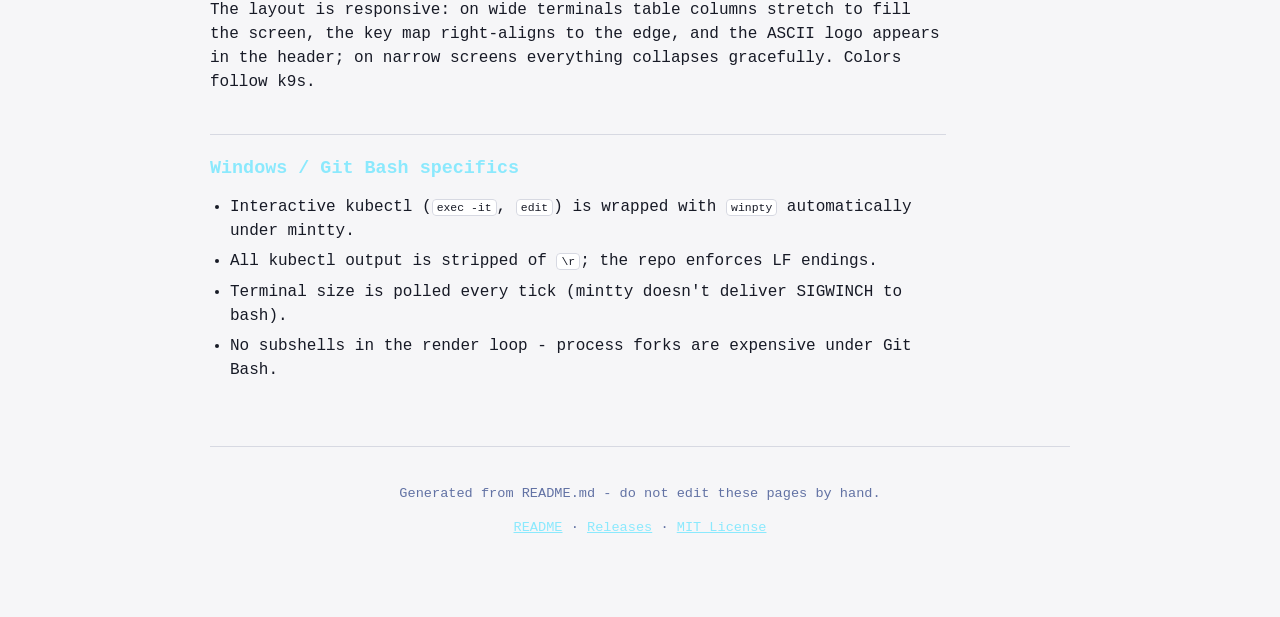
==== commit 06b197e2: "docs: add customization feature; keep internal specs off the public site Adds a tenth feature coveri" ====
--- a/docs/features.html
+++ b/docs/features.html
@@ -69,6 +69,13 @@
           the real terminal, then restore your view.</p>
       </li>
       <li>
+        <h3>Your Terminal, Your Way</h3>
+        <p>Plain <code>+---+</code> borders where Unicode box drawing is not
+          available, a slower refresh for corporate VPNs, noisy columns hidden
+          by default. Put your defaults in <code>~/.k9l/config</code> and stop
+          retyping them.</p>
+      </li>
+      <li>
         <h3>Updates Itself</h3>
         <p><code>k9l --update</code> checks the latest release, verifies the
           download, and replaces itself atomically. A once-a-day background
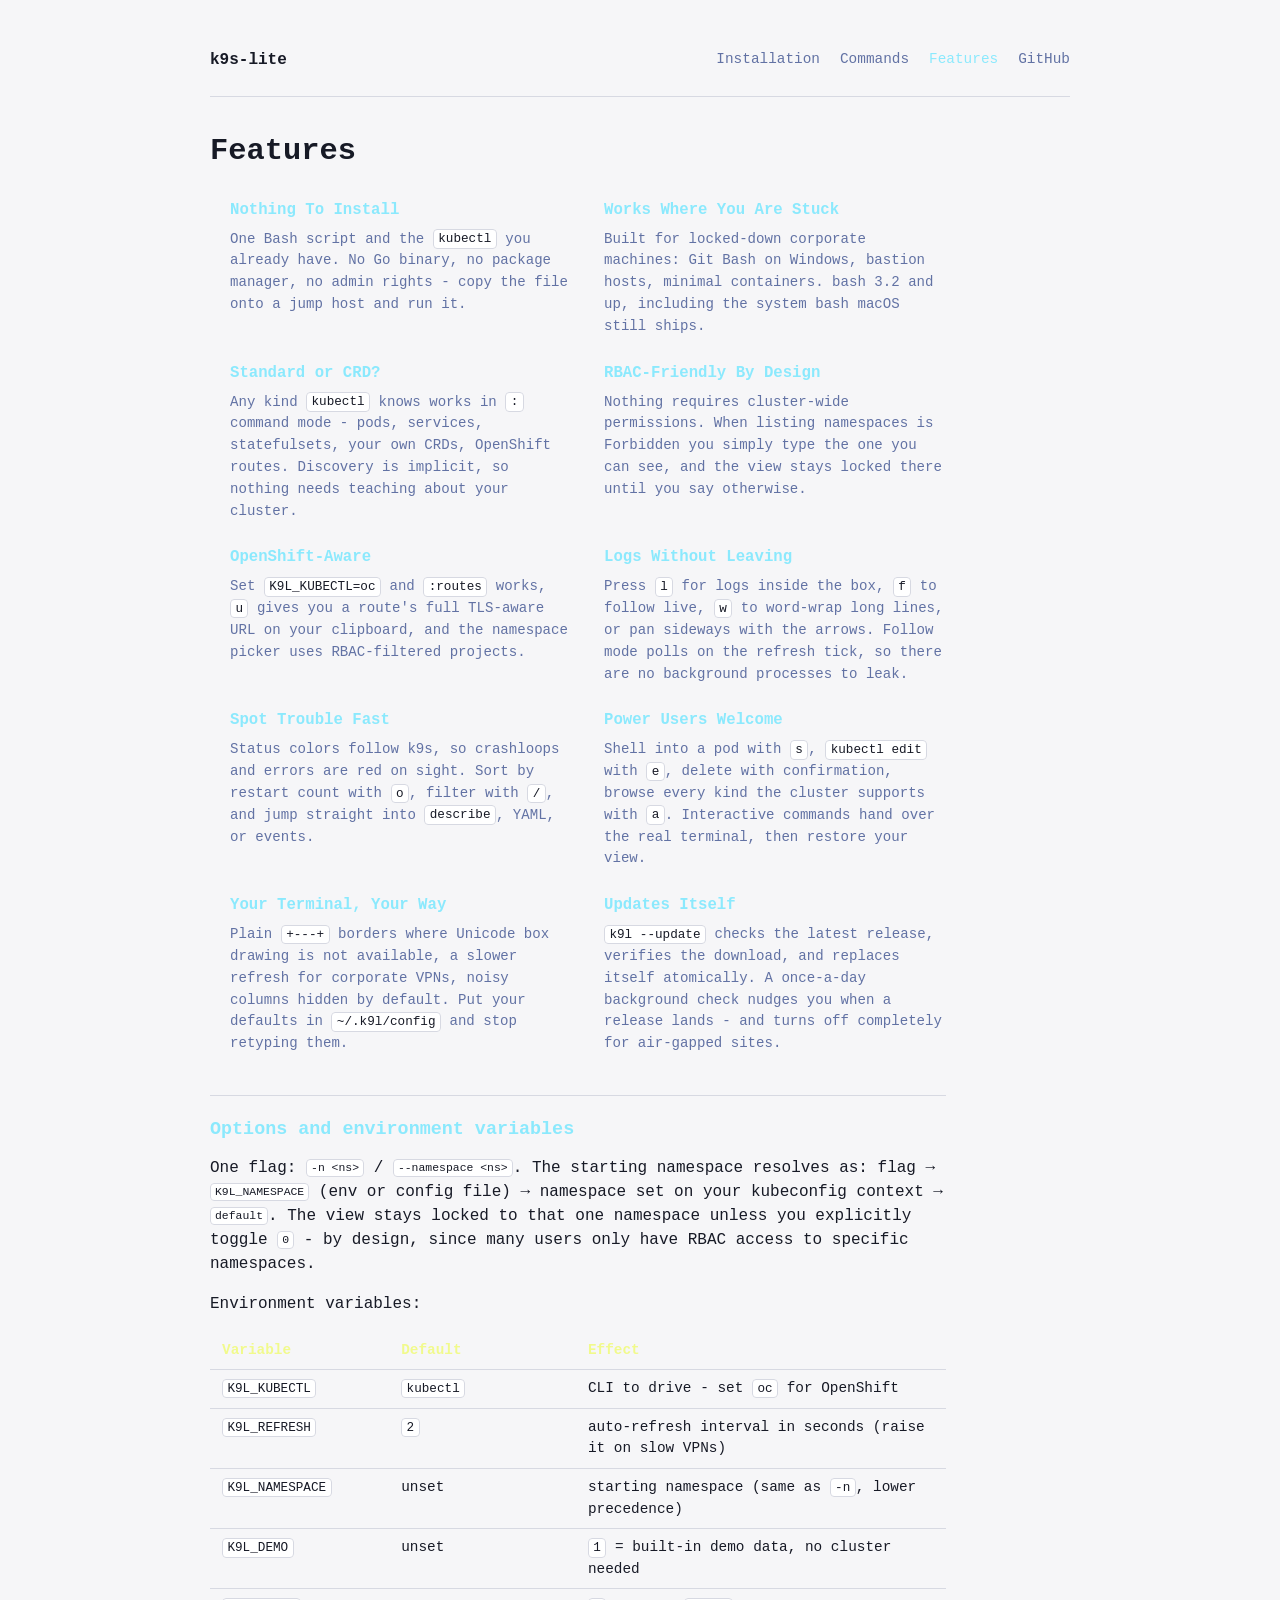
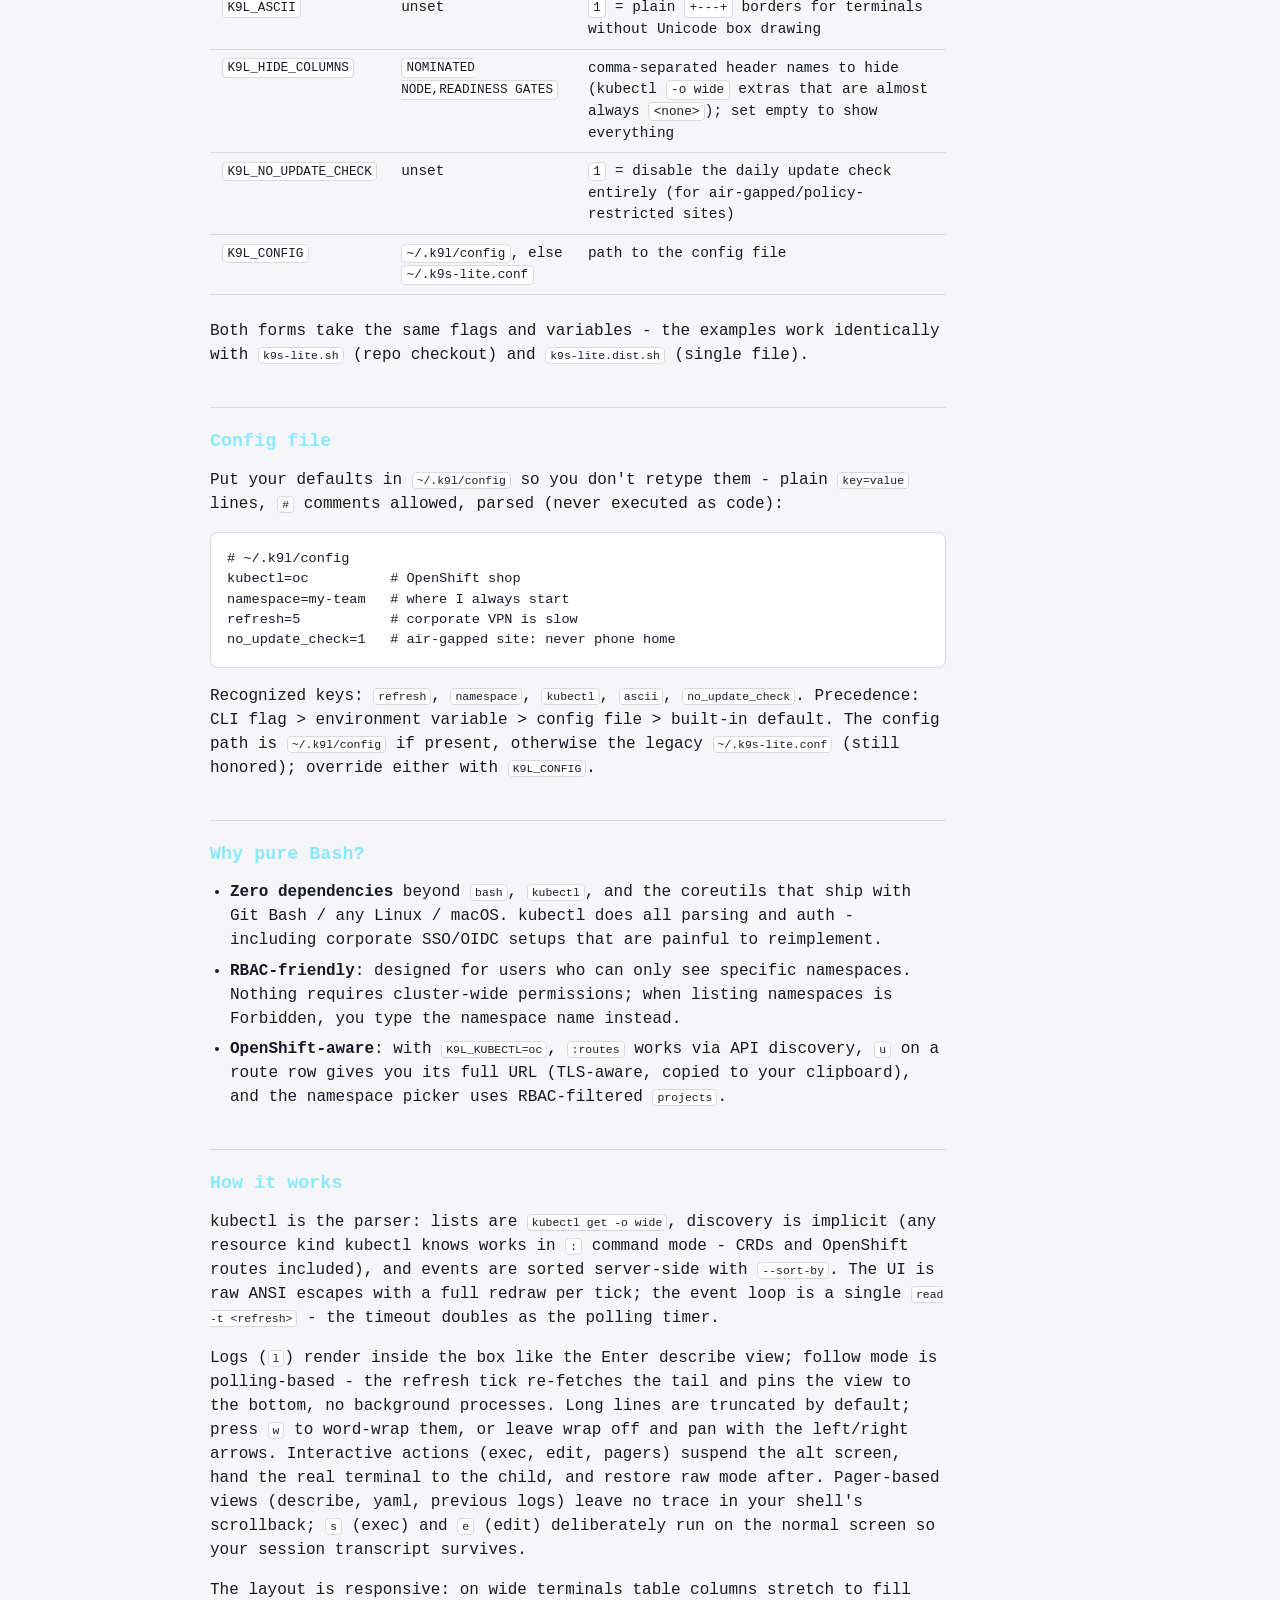
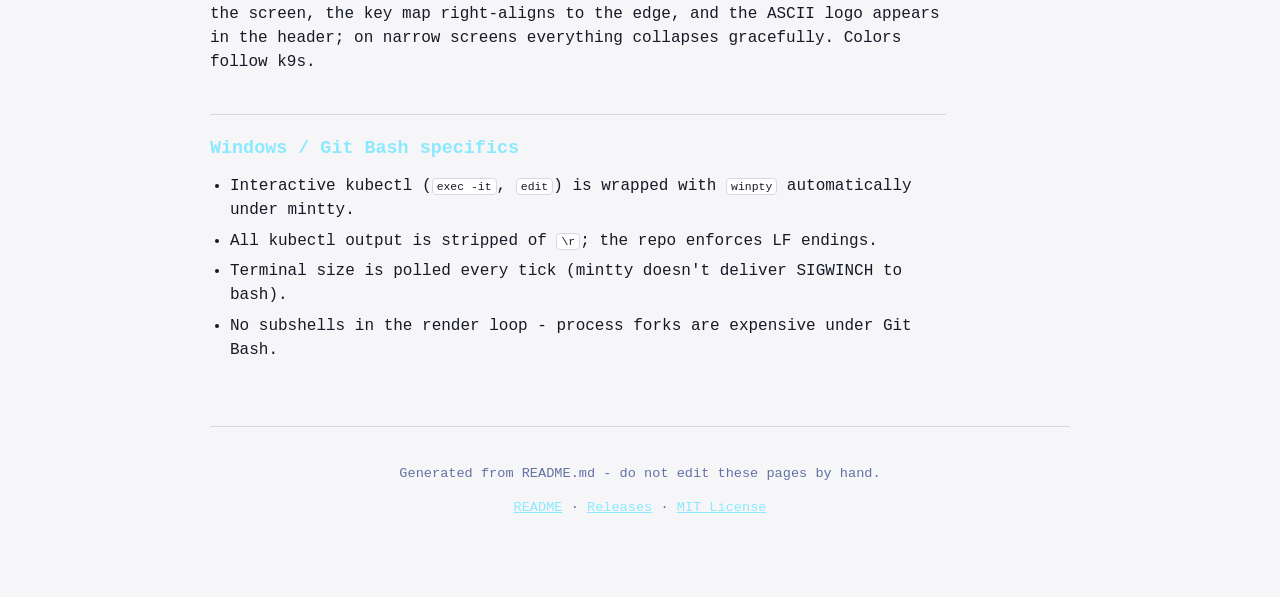
==== commit 9b35845c: "docs: drop the blank first line from generated code blocks The generator printed <pre><code> on its " ====
--- a/docs/features.html
+++ b/docs/features.html
@@ -149,13 +149,11 @@
 Put your defaults in <code>~/.k9l/config</code> so you don't retype them - plain
 <code>key=value</code> lines, <code>#</code> comments allowed, parsed (never executed as code):
 </p>
-<pre><code>
-# ~/.k9l/config
+<pre><code># ~/.k9l/config
 kubectl=oc          # OpenShift shop
 namespace=my-team   # where I always start
 refresh=5           # corporate VPN is slow
-no_update_check=1   # air-gapped site: never phone home
-</code></pre>
+no_update_check=1   # air-gapped site: never phone home</code></pre>
 <p>
 Recognized keys: <code>refresh</code>, <code>namespace</code>, <code>kubectl</code>, <code>ascii</code>, <code>no_update_check</code>.
 Precedence: CLI flag &gt; environment variable &gt; config file &gt; built-in default.
--- a/docs/k9l.css
+++ b/docs/k9l.css
@@ -10,6 +10,9 @@
   --accent-red: #ff5555;
   --accent-gray: #6272a4;
   --mono: Menlo, Consolas, "Liberation Mono", monospace;
+  /* rendered width of the terminal's 100-column grid at its font size; the
+     demo's control rows use it so they share the box's edges */
+  --term-w: 824px;
 
   /* ANSI palette for the simulated terminal only. These mirror the SGR codes
      the real tool emits, NOT the page's brand accents - the terminal should
@@ -62,7 +65,7 @@
 
 .hero {
   text-align: center;
-  padding: 2rem 0 1rem;
+  padding: 2rem 0 0;
 }
 
 .hero img.logo {
@@ -80,7 +83,7 @@
 .badges img { margin: 0 0.15rem; }
 
 #demo {
-  margin: 2rem 0;
+  margin: 1.25rem 0 2rem;
 }
 
 #k9l-term {
@@ -106,17 +109,23 @@
 .demo-cmd-buttons {
   display: flex;
   flex-wrap: wrap;
-  justify-content: flex-end;
+  /* centred within the row's width, so a wrapped second row sits balanced
+     under the first rather than hugging either edge */
+  justify-content: center;
   gap: 0.5rem;
+  /* Cap the row at the terminal box's width so it wraps inside the box's
+     edges rather than spanning the page. The terminal is 100 columns at
+     0.82rem in the same monospace face, which lands at ~824px; --term-w
+     keeps that number in one place. */
+  width: var(--term-w);
+  max-width: 100%;
   margin: 0.5rem auto 0;
-  width: max-content;
-  max-width: 100%;
 }
 
 .demo-controls {
   display: flex;
   flex-wrap: wrap;
-  justify-content: flex-end;
+  justify-content: center;
   gap: 0.5rem;
   margin: 0.5rem auto 0;
   width: max-content;
@@ -338,8 +347,16 @@
   margin: 1.5rem 0 0;
   padding: 0;
   display: grid;
-  grid-template-columns: repeat(auto-fit, minmax(15rem, 1fr));
+  /* Two columns, so the ten features fill five even rows with no orphan on
+     the last one. auto-fit gave three columns on the wide landing page and
+     stranded a single item, so the count is fixed rather than fluid; the
+     media query below drops it to one column when two no longer fit. */
+  grid-template-columns: repeat(2, 1fr);
   gap: 1.5rem 2rem;
+}
+
+@media (max-width: 34rem) {
+  .featurelist { grid-template-columns: 1fr; }
 }
 
 .featurelist li { margin: 0; }
